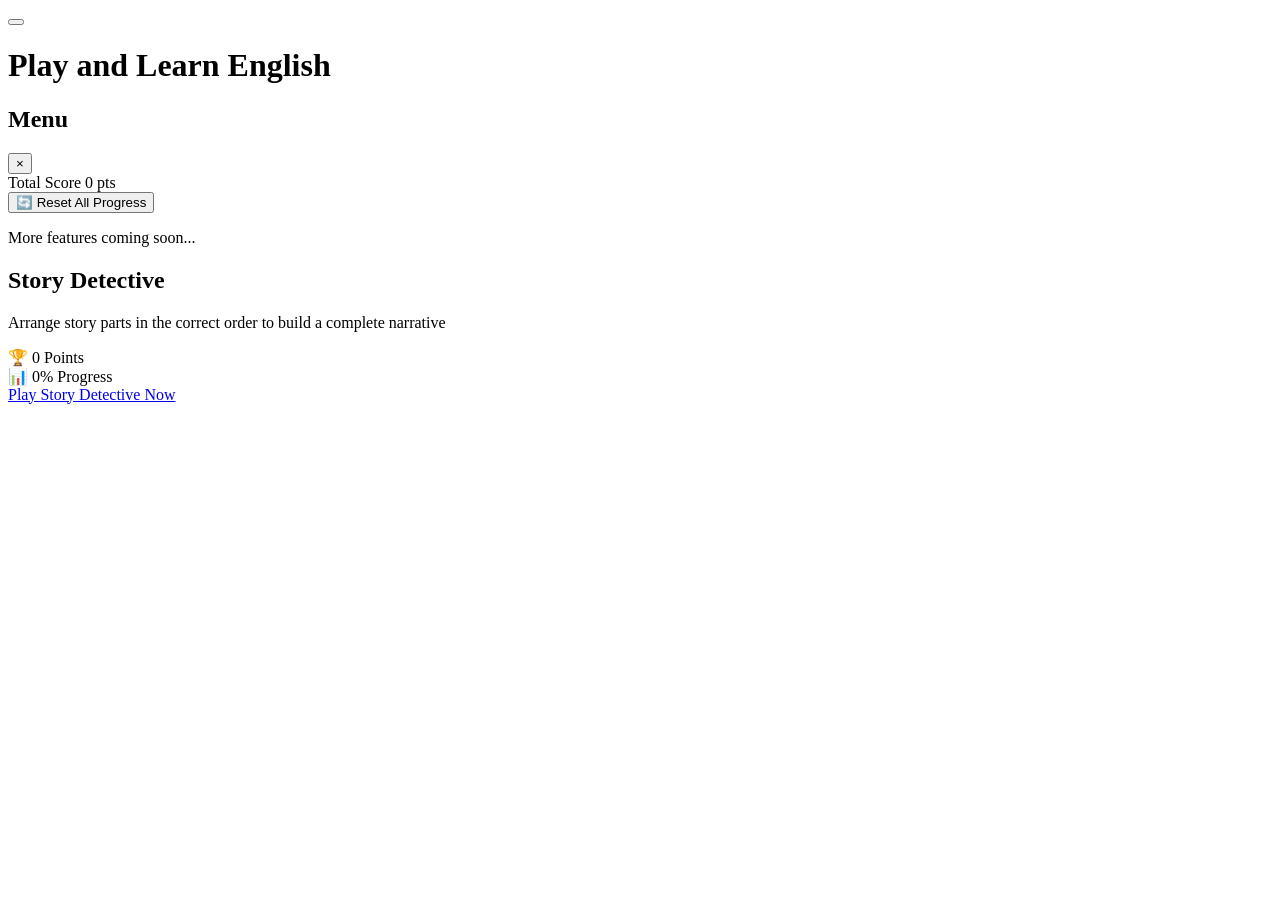
==== Block A/index.html @ bd501408 "Add files via upload" ====
<!DOCTYPE html>
<html lang="en">
<head>
    <meta charset="UTF-8">
    <meta name="viewport" content="width=device-width, initial-scale=1.0, maximum-scale=1.0, user-scalable=no, viewport-fit=cover">
    <!-- ✨ MOBILE: Prevent zoom on form fields (iOS) -->
    <meta name="format-detection" content="telephone=no">
    <!-- ✨ MOBILE: Web app capable -->
    <meta name="mobile-web-app-capable" content="yes">
    <meta name="apple-mobile-web-app-capable" content="yes">
    <meta name="apple-mobile-web-app-status-bar-style" content="black-translucent">
    
    <title>Learning Games - Play and Learn English</title>
    <link rel="stylesheet" href="styles/main.css">
    
    <!-- Add meta theme color for mobile browsers -->
    <meta name="theme-color" content="#FFFFFF">
    <meta name="description" content="Learn English through 4 interactive games: Story Detective, Vocabulary Matcher, Speed Reader, and Story Builder">
</head>
<body>
    <!-- ================================
         HEADER
         ================================ -->
    <header class="mobile-header">
        <!-- Left: Menu Button -->
        <button class="menu-button" id="menu-button" aria-label="Open menu">
            <span class="hamburger-line"></span>
            <span class="hamburger-line"></span>
            <span class="hamburger-line"></span>
        </button>

        <!-- Center: Title -->
        <h1 class="header-title">Play and Learn English</h1>

        <!-- Right: Placeholder -->
        <div class="header-right"></div>
    </header>

    <!-- ================================
         SIDE MENU
         ================================ -->
    <nav class="side-menu" id="side-menu" role="navigation" aria-label="Main menu">
        <div class="menu-header">
            <h2>Menu</h2>
            <button class="close-menu" id="close-menu" aria-label="Close menu">×</button>
        </div>
        <div class="menu-content">
            <div class="total-score-display">
                <span class="label">Total Score</span>
                <span id="total-score" class="score-value">0</span>
                <span class="points">pts</span>
            </div>
            <button id="reset-progress" class="menu-action-button">
                🔄 Reset All Progress
            </button>
            <div class="menu-placeholder">
                <p>More features coming soon...</p>
            </div>
        </div>
    </nav>

    <!-- OVERLAY (when menu is open) -->
    <div class="overlay" id="overlay" aria-hidden="true"></div>

    <!-- ================================
         MAIN CONTAINER
         Split into 2 sections
         ================================ -->
    <div class="carousel-container">
        
        <!-- ================================
             SECTION 1: CAROUSEL SECTION
             Circle games yang bisa di-swipe
             ================================ -->
        <section class="carousel-section" id="carousel-section">
            <div class="circles-wrapper" id="circles-wrapper" role="region" aria-label="Game selector">
                
                <!-- Circle 1: Story Detective -->
                <div class="game-circle" data-game="0" aria-label="Story Detective - Game 1">
                    <div class="circle-inner" data-game-number="1">
                        <!-- 
                        📸 CARA MENAMBAHKAN GAMBAR:
                        1. Uncomment baris <img> di bawah
                        2. Ganti path dengan gambar Anda
                        3. Tambahkan class "has-image" ke circle-inner
                        -->
                        <!-- <img src="images/game1-detective.png" alt="Story Detective"> -->
                    </div>
                </div>
                
                <!-- Circle 2: Vocabulary Matcher -->
                <div class="game-circle" data-game="1" aria-label="Vocabulary Matcher - Game 2">
                    <div class="circle-inner" data-game-number="2">
                        <!-- <img src="images/game2-vocabulary.png" alt="Vocabulary Matcher"> -->
                    </div>
                </div>
                
                <!-- Circle 3: Speed Reader (DULU GAME 4) -->
                <div class="game-circle" data-game="2" aria-label="Speed Reader - Game 3">
                    <div class="circle-inner" data-game-number="3">
                        <!-- <img src="images/game3-reader.png" alt="Speed Reader"> -->
                    </div>
                </div>
                
                <!-- Circle 4: Story Builder (DULU GAME 3) -->
                <div class="game-circle" data-game="3" aria-label="Story Builder - Game 4">
                    <div class="circle-inner" data-game-number="4">
                        <!-- <img src="images/game4-builder.png" alt="Story Builder"> -->
                    </div>
                </div>
                
            </div>
        </section>

        <!-- ================================
             SECTION 2: INFO SECTION
             Game name, description, stats, button
             ================================ -->
        <section class="info-section" id="info-section">
            <div class="content-container">
                <!-- ✨ TOP CONTENT: Title, Description, Stats -->
                <div class="content-section" id="content-current">
                    
                    <!-- Game Title -->
                    <h2 class="game-title" id="game-title-current">Story Detective</h2>
                    
                    <!-- Game Description -->
                    <p class="game-desc" id="game-desc-current">
                        Arrange story parts in the correct order to build a complete narrative
                    </p>
                    
                    <!-- Game Stats (Points & Progress) -->
                    <div class="game-stats">
                        <div class="stat-item">
                            <span class="stat-icon">🏆</span>
                            <span class="stat-value" id="game-score-current">0</span>
                            <span class="stat-label">Points</span>
                        </div>
                        <div class="stat-item">
                            <span class="stat-icon">📊</span>
                            <span class="stat-value" id="game-progress-current">0%</span>
                            <span class="stat-label">Progress</span>
                        </div>
                    </div>
                    
                </div>
                
                <!-- ✨ BOTTOM CONTENT: Play Button -->
                <div class="button-container">
                    <a href="#" class="play-button" id="play-button-current">
                        <span>Play Story Detective Now</span>
                    </a>
                </div>
            </div>
        </section>

    </div>

    <!-- Scripts -->
    <script src="js/navigation.js"></script>
</body>
</html>
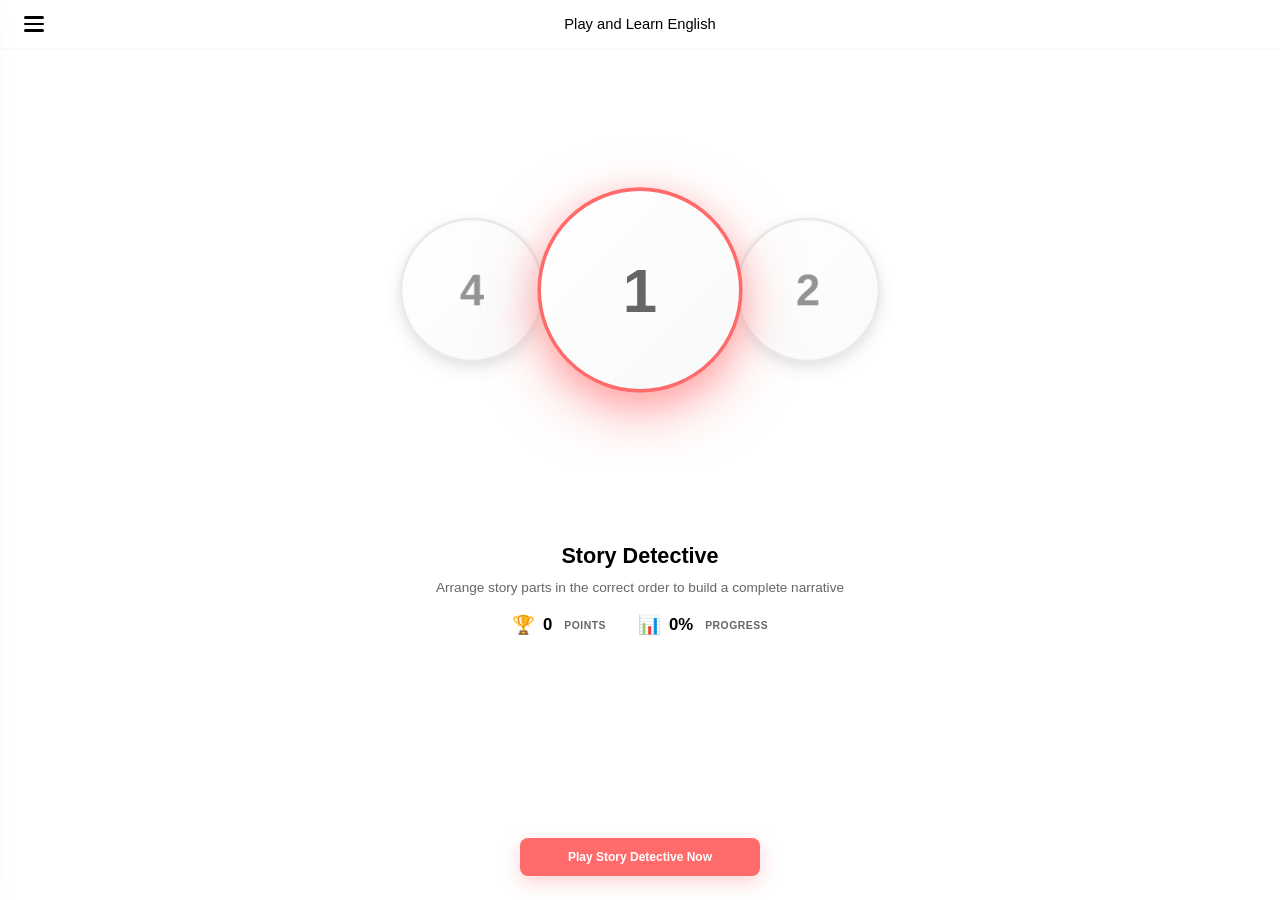
==== commit 4d0d5637: "Update index.html" ====
--- a/Block A/index.html
+++ b/Block A/index.html
@@ -11,7 +11,7 @@
     <meta name="apple-mobile-web-app-status-bar-style" content="black-translucent">
     
     <title>Learning Games - Play and Learn English</title>
-    <link rel="stylesheet" href="styles/main.css">
+    <link rel="stylesheet" href="Styles/main.css">
     
     <!-- Add meta theme color for mobile browsers -->
     <meta name="theme-color" content="#FFFFFF">
@@ -157,6 +157,7 @@
     </div>
 
     <!-- Scripts -->
-    <script src="js/navigation.js"></script>
+    <script src="Js/navigation.js"></script>
 </body>
-</html>+
+</html>
--- a/Block A/Styles/main.css
+++ b/Block A/Styles/main.css
@@ -0,0 +1,685 @@
+/* ============================================
+   ✨ IMPROVED CAROUSEL - MOBILE PRIORITY
+   - Simplified touch handling
+   - Aggressive pointer events
+   - Remove all touch blockers
+   ============================================ */
+
+:root {
+    --primary-pink: #FF6B6B;
+    --primary-pink-dark: #EE5A6F;
+    --text-black: #000000;
+    --text-gray: #333333;
+    --text-light-gray: #666666;
+    --background-white: #FFFFFF;
+    --background-light: #F8F9FA;
+    --border-color: #E0E0E0;
+    
+    --shadow-sm: 0 2px 8px rgba(0, 0, 0, 0.08);
+    --shadow-md: 0 4px 16px rgba(0, 0, 0, 0.1);
+    --shadow-lg: 0 8px 32px rgba(0, 0, 0, 0.12);
+    
+    --spacing-xs: 8px;
+    --spacing-sm: 12px;
+    --spacing-md: 16px;
+    --spacing-lg: 24px;
+    --spacing-xl: 32px;
+}
+
+* {
+    margin: 0;
+    padding: 0;
+    box-sizing: border-box;
+    -webkit-tap-highlight-color: transparent;
+}
+
+body {
+    font-family: 'Segoe UI', Tahoma, Geneva, Verdana, sans-serif;
+    background: var(--background-white);
+    min-height: 100vh;
+    min-height: -webkit-fill-available;
+    color: var(--text-black);
+    overflow: hidden;
+    /* ✨ CRITICAL MOBILE FIX: Remove touch-action restriction */
+    touch-action: none;
+    -webkit-overflow-scrolling: touch;
+    position: relative;
+    width: 100%;
+    margin: 0;
+    padding: 0;
+}
+
+html {
+    overflow: hidden;
+    height: 100%;
+    height: -webkit-fill-available;
+    /* ✨ CRITICAL MOBILE FIX */
+    touch-action: none;
+}
+
+/* ============================================
+   HEADER
+   ============================================ */
+
+.mobile-header {
+    position: fixed;
+    top: 0;
+    left: 0;
+    right: 0;
+    height: 48px;
+    background: var(--background-white);
+    display: flex;
+    align-items: center;
+    justify-content: space-between;
+    padding: 0 var(--spacing-md);
+    z-index: 100;
+    box-shadow: 0 1px 3px rgba(0, 0, 0, 0.05);
+    /* ✨ MOBILE: Allow touch on header buttons */
+    touch-action: auto;
+}
+
+.menu-button {
+    background: none;
+    border: none;
+    cursor: pointer;
+    padding: var(--spacing-xs);
+    display: flex;
+    flex-direction: column;
+    gap: 4px;
+    width: 32px;
+    height: 32px;
+    justify-content: center;
+    transition: transform 0.2s ease;
+    /* ✨ MOBILE: Ensure button works */
+    touch-action: auto;
+    pointer-events: auto;
+}
+
+.menu-button:active {
+    transform: scale(0.9);
+}
+
+.hamburger-line {
+    width: 20px;
+    height: 2.5px;
+    background: var(--text-black);
+    border-radius: 2px;
+    transition: all 0.3s cubic-bezier(0.4, 0, 0.2, 1);
+}
+
+.header-title {
+    font-size: 0.92em;
+    color: var(--text-black);
+    font-weight: 400;
+    text-align: center;
+    flex: 1;
+}
+
+.header-right {
+    width: 32px;
+}
+
+/* ============================================
+   SIDE MENU
+   ============================================ */
+
+.side-menu {
+    position: fixed;
+    top: 0;
+    left: -300px;
+    width: 280px;
+    height: 100vh;
+    background: var(--background-white);
+    box-shadow: var(--shadow-lg);
+    z-index: 1000;
+    transition: left 0.3s cubic-bezier(0.4, 0, 0.2, 1);
+    display: flex;
+    flex-direction: column;
+    /* ✨ MOBILE: Allow touch in menu */
+    touch-action: auto;
+}
+
+.side-menu.open {
+    left: 0;
+}
+
+.menu-header {
+    display: flex;
+    justify-content: space-between;
+    align-items: center;
+    padding: var(--spacing-lg) var(--spacing-md);
+    border-bottom: 1px solid var(--border-color);
+}
+
+.menu-header h2 {
+    font-size: 1.3em;
+    font-weight: 600;
+    color: var(--text-black);
+}
+
+.close-menu {
+    background: none;
+    border: none;
+    font-size: 2em;
+    color: var(--text-gray);
+    cursor: pointer;
+    padding: 0;
+    width: 32px;
+    height: 32px;
+    display: flex;
+    align-items: center;
+    justify-content: center;
+    transition: transform 0.2s ease;
+    /* ✨ MOBILE: Ensure button works */
+    touch-action: auto;
+    pointer-events: auto;
+}
+
+.close-menu:active {
+    transform: scale(0.9);
+}
+
+.menu-content {
+    flex: 1;
+    padding: var(--spacing-lg) var(--spacing-md);
+    overflow-y: auto;
+}
+
+.total-score-display {
+    background: var(--background-light);
+    padding: var(--spacing-lg);
+    border-radius: 12px;
+    text-align: center;
+    margin-bottom: var(--spacing-lg);
+    border: 2px solid var(--border-color);
+}
+
+.total-score-display .label {
+    display: block;
+    font-size: 0.85em;
+    color: var(--text-light-gray);
+    margin-bottom: 8px;
+    font-weight: 600;
+    text-transform: uppercase;
+    letter-spacing: 0.5px;
+}
+
+.total-score-display .score-value {
+    display: inline-block;
+    font-size: 2.5em;
+    font-weight: 700;
+    color: var(--primary-pink);
+}
+
+.total-score-display .points {
+    font-size: 0.95em;
+    color: var(--text-light-gray);
+    margin-left: 4px;
+    font-weight: 600;
+}
+
+.menu-action-button {
+    width: 100%;
+    padding: var(--spacing-md);
+    background: var(--background-light);
+    color: var(--text-black);
+    border: 1px solid var(--border-color);
+    border-radius: 12px;
+    font-size: 0.95em;
+    font-weight: 600;
+    cursor: pointer;
+    margin-bottom: var(--spacing-sm);
+    transition: all 0.2s ease;
+    /* ✨ MOBILE: Ensure button works */
+    touch-action: auto;
+    pointer-events: auto;
+}
+
+.menu-action-button:active {
+    transform: translateY(2px);
+    background: var(--border-color);
+}
+
+.menu-placeholder {
+    margin-top: var(--spacing-lg);
+    padding: 20px;
+    background: var(--background-light);
+    border-radius: 12px;
+    text-align: center;
+}
+
+.menu-placeholder p {
+    color: var(--text-light-gray);
+    font-size: 0.85em;
+}
+
+.overlay {
+    position: fixed;
+    top: 0;
+    left: 0;
+    right: 0;
+    bottom: 0;
+    background: rgba(0, 0, 0, 0.5);
+    z-index: 999;
+    opacity: 0;
+    pointer-events: none;
+    transition: opacity 0.3s ease;
+    backdrop-filter: blur(2px);
+    /* ✨ MOBILE: Allow touch */
+    touch-action: auto;
+}
+
+.overlay.active {
+    opacity: 1;
+    pointer-events: auto;
+}
+
+/* ============================================
+   MAIN CONTAINER
+   ============================================ */
+
+.carousel-container {
+    margin-top: 48px;
+    height: calc(100vh - 48px);
+    position: relative;
+    display: flex;
+    flex-direction: column;
+    padding: 0;
+    overflow: hidden;
+}
+
+/* ============================================
+   ✨ CAROUSEL SECTION - MOBILE PRIORITY
+   ============================================ */
+
+.carousel-section {
+    width: 100%;
+    height: 320px;
+    flex-shrink: 0;
+    
+    /* 🎯 Perfect centering with flexbox */
+    display: flex;
+    align-items: center;
+    justify-content: center;
+    
+    background: var(--background-white);
+    position: relative;
+    /* ✨ CRITICAL MOBILE FIX: Remove all touch restrictions */
+    touch-action: none !important;
+    cursor: grab;
+    user-select: none;
+    -webkit-user-select: none;
+    -moz-user-select: none;
+    -ms-user-select: none;
+    
+    /* 🚫 CRITICAL: Hide circles that go outside */
+    overflow: hidden;
+    
+    /* Push to comfortable viewing position */
+    margin-top: calc(15vh - 80px);
+    
+    /* ✨ CRITICAL: Enable all interactions */
+    pointer-events: auto !important;
+    -webkit-touch-callout: none;
+}
+
+.carousel-section:active {
+    cursor: grabbing;
+}
+
+/* ✨ Container for circles */
+.circles-wrapper {
+    position: relative;
+    width: 100%;
+    height: 200px;
+    display: flex;
+    align-items: center;
+    justify-content: center;
+    /* ✨ CRITICAL MOBILE FIX: Enable all touches */
+    pointer-events: auto !important;
+    touch-action: none !important;
+    overflow: visible;
+    -webkit-touch-callout: none;
+}
+
+/* ============================================
+   ✨ GAME CIRCLES - MOBILE PRIORITY
+   ============================================ */
+
+.game-circle {
+    width: 150px;
+    height: 150px;
+    position: absolute;
+    left: 50%;
+    top: 50%;
+    /* ✨ CRITICAL: Initial centering */
+    transform: translate(-50%, -50%);
+    will-change: transform, opacity;
+    /* ✨ CRITICAL MOBILE FIX: Enable all touches */
+    pointer-events: auto !important;
+    touch-action: none !important;
+    cursor: pointer;
+    -webkit-touch-callout: none;
+    -webkit-tap-highlight-color: transparent;
+}
+
+.circle-inner {
+    width: 100%;
+    height: 100%;
+    border-radius: 50%;
+    background: linear-gradient(135deg, 
+                var(--background-white) 0%,
+                var(--background-light) 100%);
+    box-shadow: 0 8px 24px rgba(0, 0, 0, 0.12),
+                0 4px 12px rgba(0, 0, 0, 0.08);
+    transition: box-shadow 0.4s cubic-bezier(0.4, 0, 0.2, 1),
+                border-color 0.4s cubic-bezier(0.4, 0, 0.2, 1),
+                transform 0.4s cubic-bezier(0.4, 0, 0.2, 1);
+    
+    display: flex;
+    align-items: center;
+    justify-content: center;
+    position: relative;
+    overflow: hidden;
+    border: 3px solid var(--border-color);
+    /* ✨ MOBILE: Enable touch */
+    pointer-events: auto;
+}
+
+.circle-inner img {
+    width: 100%;
+    height: 100%;
+    object-fit: cover;
+    border-radius: 50%;
+    position: absolute;
+    top: 0;
+    left: 0;
+}
+
+.circle-inner::after {
+    content: attr(data-game-number);
+    position: absolute;
+    font-size: 2.8em;
+    font-weight: 700;
+    color: var(--text-light-gray);
+    z-index: 1;
+}
+
+.circle-inner.has-image::after {
+    display: none;
+}
+
+/* ✨ Active circle effect - enhanced shadow with pink glow */
+.game-circle[style*="z-index: 10"] .circle-inner {
+    box-shadow: 0 16px 48px rgba(255, 107, 107, 0.5),
+                0 8px 24px rgba(255, 107, 107, 0.3);
+    border-color: var(--primary-pink);
+    transform: scale(1.05);
+}
+
+.game-circle:nth-child(1) .circle-inner::after { content: '1'; }
+.game-circle:nth-child(2) .circle-inner::after { content: '2'; }
+.game-circle:nth-child(3) .circle-inner::after { content: '3'; }
+.game-circle:nth-child(4) .circle-inner::after { content: '4'; }
+.game-circle:nth-child(5) .circle-inner::after { content: '5'; }
+
+/* ============================================
+   INFO SECTION
+   ============================================ */
+
+.info-section {
+    width: 100%;
+    flex: 1;
+    background: var(--background-white);
+    padding: 64px var(--spacing-sm) var(--spacing-sm) var(--spacing-sm);
+    text-align: center;
+    position: relative;
+    display: flex;
+    flex-direction: column;
+    justify-content: space-between;
+    overflow: auto;
+    -webkit-overflow-scrolling: touch;
+    /* ✨ MOBILE: Allow touch for buttons */
+    touch-action: auto;
+}
+
+.content-container {
+    width: 100%;
+    max-width: 500px;
+    margin: 0 auto;
+    transform: translateZ(0);
+    height: 100%;
+    display: flex;
+    flex-direction: column;
+    justify-content: space-between;
+}
+
+.content-section {
+    width: 100%;
+    transition: opacity 0.5s cubic-bezier(0.4, 0, 0.2, 1),
+                filter 0.5s cubic-bezier(0.4, 0, 0.2, 1),
+                transform 0.5s cubic-bezier(0.4, 0, 0.2, 1);
+    flex-shrink: 0;
+}
+
+.game-title {
+    font-size: 1.35em;
+    font-weight: 700;
+    color: var(--text-black);
+    margin-bottom: 8px;
+    line-height: 1.3;
+}
+
+.game-desc {
+    font-size: 0.85em;
+    color: var(--text-light-gray);
+    line-height: 1.5;
+    margin-bottom: var(--spacing-md);
+}
+
+.game-stats {
+    display: flex;
+    justify-content: center;
+    gap: var(--spacing-xl);
+    margin-bottom: var(--spacing-sm);
+    flex-wrap: wrap;
+}
+
+.stat-item {
+    display: flex;
+    flex-direction: row;
+    align-items: center;
+    gap: 8px;
+    min-width: auto;
+}
+
+.stat-icon {
+    font-size: 1.15em;
+}
+
+.stat-value {
+    font-size: 1.05em;
+    font-weight: 700;
+    color: var(--text-black);
+}
+
+.stat-label {
+    font-size: 0.65em;
+    color: var(--text-light-gray);
+    text-transform: uppercase;
+    letter-spacing: 0.5px;
+    font-weight: 600;
+    margin-left: 4px;
+}
+
+.play-button {
+    display: inline-block;
+    width: 100%;
+    max-width: 240px;
+    padding: 12px 24px;
+    background: var(--primary-pink);
+    color: white;
+    text-decoration: none;
+    font-size: 0.75em;
+    font-weight: 600;
+    border-radius: 8px;
+    transition: all 0.3s cubic-bezier(0.4, 0, 0.2, 1);
+    box-shadow: 0 6px 19px rgba(255, 107, 107, 0.3);
+    border: none;
+    cursor: pointer;
+    text-align: center;
+    margin-top: 0;
+    margin-bottom: var(--spacing-sm);
+    /* ✨ MOBILE: Ensure button works */
+    touch-action: auto;
+    pointer-events: auto;
+}
+
+.play-button:hover {
+    transform: translateY(-2px);
+    box-shadow: 0 12px 32px rgba(255, 107, 107, 0.4);
+    background: var(--primary-pink-dark);
+}
+
+.play-button:active {
+    transform: translateY(0);
+    box-shadow: 0 4px 16px rgba(255, 107, 107, 0.3);
+}
+
+/* ✨ Button container to hold button at bottom */
+.button-container {
+    width: 100%;
+    text-align: center;
+    flex-shrink: 0;
+    margin-top: 32px;
+}
+
+/* ============================================
+   RESPONSIVE
+   ============================================ */
+
+@media (max-width: 480px) {
+    .mobile-header {
+        height: 44px;
+    }
+    
+    .carousel-container {
+        margin-top: 44px;
+        height: calc(100vh - 44px);
+    }
+    
+    .carousel-section {
+        height: 280px;
+        margin-top: calc(12vh - 70px);
+    }
+    
+    .game-circle {
+        width: 130px;
+        height: 130px;
+    }
+    
+    .circle-inner::after {
+        font-size: 2.4em;
+    }
+    
+    .info-section {
+        padding-top: 56px;
+    }
+    
+    .button-container {
+        margin-top: 28px;
+    }
+}
+
+@media (max-width: 360px) {
+    .carousel-section {
+        height: 250px;
+        margin-top: calc(10vh - 60px);
+    }
+    
+    .game-circle {
+        width: 115px;
+        height: 115px;
+    }
+    
+    .circle-inner::after {
+        font-size: 2.2em;
+    }
+    
+    .info-section {
+        padding-top: 48px;
+    }
+    
+    .button-container {
+        margin-top: 24px;
+    }
+}
+
+@media (max-height: 600px) and (orientation: landscape) {
+    .carousel-section {
+        height: 200px;
+        margin-top: 5vh;
+    }
+    
+    .game-circle {
+        width: 120px;
+        height: 120px;
+    }
+    
+    .info-section {
+        padding-top: 32px;
+    }
+    
+    .button-container {
+        margin-top: 16px;
+    }
+}
+
+@media (min-width: 768px) {
+    .carousel-section {
+        height: 360px;
+        margin-top: calc(18vh - 100px);
+    }
+    
+    .game-circle {
+        width: 170px;
+        height: 170px;
+    }
+    
+    .circle-inner::after {
+        font-size: 3.2em;
+    }
+    
+    .info-section {
+        padding-top: 72px;
+    }
+    
+    .button-container {
+        margin-top: 36px;
+    }
+}
+
+/* ============================================
+   UTILITIES
+   ============================================ */
+
+@media (prefers-reduced-motion: reduce) {
+    *,
+    *::before,
+    *::after {
+        animation-duration: 0.01ms !important;
+        animation-iteration-count: 1 !important;
+        transition-duration: 0.01ms !important;
+    }
+}
+
+.carousel-section * {
+    user-select: none;
+    -webkit-user-select: none;
+    -moz-user-select: none;
+    -ms-user-select: none;
+}
+
+.info-section {
+    -webkit-overflow-scrolling: touch;
+}
